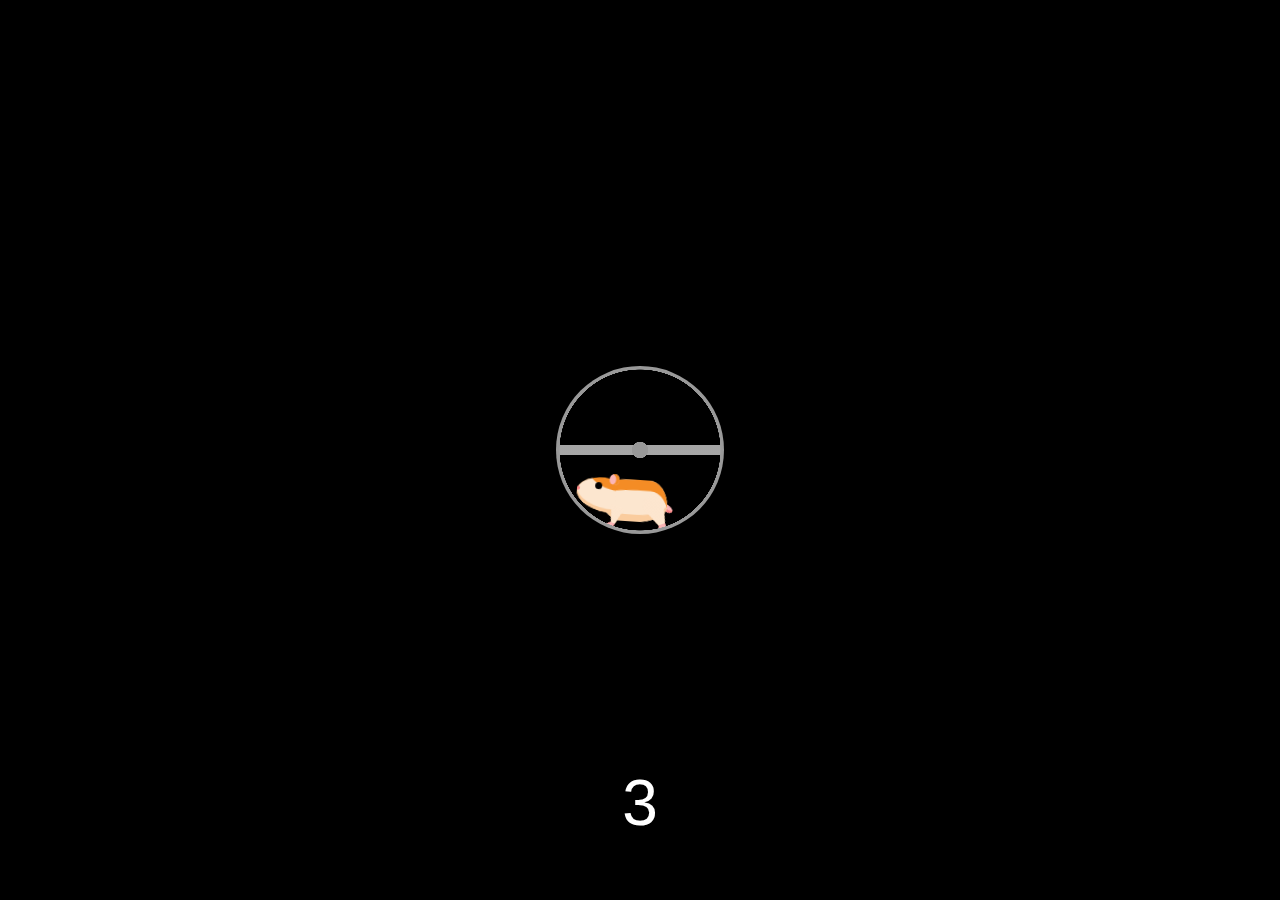
==== home.html @ 4d544bb4 "MishGupta" ====
<!DOCTYPE html>
<html lang="en">
<head>
    <meta charset="UTF-8">
    <meta name="viewport" content="width=device-width, initial-scale=1.0">
    <title>Document</title>
    <link rel="stylesheet" href="style.css">
</head>
<body>
    <div class="container"></div>
<div aria-label="Orange and tan hamster running in a metal wheel" role="img" class="wheel-and-hamster">
	<div class="wheel"></div>
	<div class="hamster">
		<div class="hamster__body">
			<div class="hamster__head">
				<div class="hamster__ear"></div>
				<div class="hamster__eye"></div>
				<div class="hamster__nose"></div>
			</div>
			<div class="hamster__limb hamster__limb--fr"></div>
			<div class="hamster__limb hamster__limb--fl"></div>
			<div class="hamster__limb hamster__limb--br"></div>
			<div class="hamster__limb hamster__limb--bl"></div>
			<div class="hamster__tail"></div>
		</div>
		
	</div>
	<div class="spoke"></div>
    <script src="js.js"></script>
	<script src="about.html"></script>
</div>
<div id="countdown-timer">3</div>
</body>
</html>
---- style.css ----
/* Container Styles */
/* Background container styles */

.container {
    width: 100%;
    height: 100vh; /* Ensure full viewport height */
    background-color: black; /* Dark gray background color */
    position: relative; /* Ensure it does not interfere with stacking context */
    z-index: 1; /* Lower z-index */
    margin: 0;
    padding: 0; /* Remove padding if present */
    box-sizing: border-box;
}
body, html {
  margin: 0;
  padding: 0;
  box-sizing: border-box;
}

/* Wheel and hamster styles */
.wheel-and-hamster {
    --dur: 1s;
    position: absolute; /* Position relative to the nearest positioned ancestor */
    top: 50%; /* Center vertically, adjust as needed */
    left: 50%; /* Center horizontally, adjust as needed */
    transform: translate(-50%, -50%); /* Center the element */
    width: 12em;
    height: 12em;
    font-size: 14px;
    z-index: 2; /* Higher z-index to appear above the background */
}

/* Existing hamster and wheel styles */
/* ... (rest of your existing styles) ... */

  
  .wheel,
  .hamster,
  .hamster div,
  .spoke {
    position: absolute;
  }
  
  .wheel,
  .spoke {
    border-radius: 50%;
    top: 0;
    left: 0;
    width: 100%;
    height: 100%;
  }
  
  .wheel {
    background: radial-gradient(100% 100% at center,hsla(0,0%,60%,0) 47.8%,hsl(0,0%,60%) 48%);
    z-index: 2;
  }
  
  .hamster {
    animation: hamster var(--dur) ease-in-out infinite;
    top: 50%;
    left: calc(50% - 3.5em);
    width: 7em;
    height: 3.75em;
    transform: rotate(4deg) translate(-0.8em,1.85em);
    transform-origin: 50% 0;
    z-index: 1;
  }
  
  .hamster__head {
    animation: hamsterHead var(--dur) ease-in-out infinite;
    background: hsl(30,90%,55%);
    border-radius: 70% 30% 0 100% / 40% 25% 25% 60%;
    box-shadow: 0 -0.25em 0 hsl(30,90%,80%) inset,
          0.75em -1.55em 0 hsl(30,90%,90%) inset;
    top: 0;
    left: -2em;
    width: 2.75em;
    height: 2.5em;
    transform-origin: 100% 50%;
  }
  
  .hamster__ear {
    animation: hamsterEar var(--dur) ease-in-out infinite;
    background: hsl(0,90%,85%);
    border-radius: 50%;
    box-shadow: -0.25em 0 hsl(30,90%,55%) inset;
    top: -0.25em;
    right: -0.25em;
    width: 0.75em;
    height: 0.75em;
    transform-origin: 50% 75%;
  }
  
  .hamster__eye {
    animation: hamsterEye var(--dur) linear infinite;
    background-color: hsl(0,0%,0%);
    border-radius: 50%;
    top: 0.375em;
    left: 1.25em;
    width: 0.5em;
    height: 0.5em;
  }
  
  .hamster__nose {
    background: hsl(0,90%,75%);
    border-radius: 35% 65% 85% 15% / 70% 50% 50% 30%;
    top: 0.75em;
    left: 0;
    width: 0.2em;
    height: 0.25em;
  }
  
  .hamster__body {
    animation: hamsterBody var(--dur) ease-in-out infinite;
    background: hsl(30,90%,90%);
    border-radius: 50% 30% 50% 30% / 15% 60% 40% 40%;
    box-shadow: 0.1em 0.75em 0 hsl(30,90%,55%) inset,
          0.15em -0.5em 0 hsl(30,90%,80%) inset;
    top: 0.25em;
    left: 2em;
    width: 4.5em;
    height: 3em;
    transform-origin: 17% 50%;
    transform-style: preserve-3d;
  }
  
  .hamster__limb--fr,
  .hamster__limb--fl {
    clip-path: polygon(0 0,100% 0,70% 80%,60% 100%,0% 100%,40% 80%);
    top: 2em;
    left: 0.5em;
    width: 1em;
    height: 1.5em;
    transform-origin: 50% 0;
  }
  
  .hamster__limb--fr {
    animation: hamsterFRLimb var(--dur) linear infinite;
    background: linear-gradient(hsl(30,90%,80%) 80%,hsl(0,90%,75%) 80%);
    transform: rotate(15deg) translateZ(-1px);
  }
  
  .hamster__limb--fl {
    animation: hamsterFLLimb var(--dur) linear infinite;
    background: linear-gradient(hsl(30,90%,90%) 80%,hsl(0,90%,85%) 80%);
    transform: rotate(15deg);
  }
  
  .hamster__limb--br,
  .hamster__limb--bl {
    border-radius: 0.75em 0.75em 0 0;
    clip-path: polygon(0 0,100% 0,100% 30%,70% 90%,70% 100%,30% 100%,40% 90%,0% 30%);
    top: 1em;
    left: 2.8em;
    width: 1.5em;
    height: 2.5em;
    transform-origin: 50% 30%;
  }
  
  .hamster__limb--br {
    animation: hamsterBRLimb var(--dur) linear infinite;
    background: linear-gradient(hsl(30,90%,80%) 90%,hsl(0,90%,75%) 90%);
    transform: rotate(-25deg) translateZ(-1px);
  }
  
  .hamster__limb--bl {
    animation: hamsterBLLimb var(--dur) linear infinite;
    background: linear-gradient(hsl(30,90%,90%) 90%,hsl(0,90%,85%) 90%);
    transform: rotate(-25deg);
  }
  
  .hamster__tail {
    animation: hamsterTail var(--dur) linear infinite;
    background: hsl(0,90%,85%);
    border-radius: 0.25em 50% 50% 0.25em;
    box-shadow: 0 -0.2em 0 hsl(0,90%,75%) inset;
    top: 1.5em;
    right: -0.5em;
    width: 1em;
    height: 0.5em;
    transform: rotate(30deg) translateZ(-1px);
    transform-origin: 0.25em 0.25em;
  }
  
  .spoke {
    animation: spoke var(--dur) linear infinite;
    background: radial-gradient(100% 100% at center,hsl(0,0%,60%) 4.8%,hsla(0,0%,60%,0) 5%),
          linear-gradient(hsla(0,0%,55%,0) 46.9%,hsl(0,0%,65%) 47% 52.9%,hsla(0,0%,65%,0) 53%) 50% 50% / 99% 99% no-repeat;
  }
  
  /* Animations */
  @keyframes hamster {
    from, to {
      transform: rotate(4deg) translate(-0.8em,1.85em);
    }
  
    50% {
      transform: rotate(0) translate(-0.8em,1.85em);
    }
  }
  
  @keyframes hamsterHead {
    from, 25%, 50%, 75%, to {
      transform: rotate(0);
    }
  
    12.5%, 37.5%, 62.5%, 87.5% {
      transform: rotate(8deg);
    }
  }
  
  @keyframes hamsterEye {
    from, 90%, to {
      transform: scaleY(1);
    }
  
    95% {
      transform: scaleY(0);
    }
  }
  
  @keyframes hamsterEar {
    from, 25%, 50%, 75%, to {
      transform: rotate(0);
    }
  
    12.5%, 37.5%, 62.5%, 87.5% {
      transform: rotate(12deg);
    }
  }
  
  @keyframes hamsterBody {
    from, 25%, 50%, 75%, to {
      transform: rotate(0);
    }
  
    12.5%, 37.5%, 62.5%, 87.5% {
      transform: rotate(-2deg);
    }
  }
  
  @keyframes hamsterFRLimb {
    from, 25%, 50%, 75%, to {
      transform: rotate(50deg) translateZ(-1px);
    }
  
    12.5%, 37.5%, 62.5%, 87.5% {
      transform: rotate(-30deg) translateZ(-1px);
    }
  }
  
  @keyframes hamsterFLLimb {
    from, 25%, 50%, 75%, to {
      transform: rotate(-30deg);
    }
  
    12.5%, 37.5%, 62.5%, 87.5% {
      transform: rotate(50deg);
    }
  }
  
  @keyframes hamsterBRLimb {
    from, 25%, 50%, 75%, to {
      transform: rotate(-60deg) translateZ(-1px);
    }
  
    12.5%, 37.5%, 62.5%, 87.5% {
      transform: rotate(20deg) translateZ(-1px);
    }
  }
  
  @keyframes hamsterBLLimb {
    from, 25%, 50%, 75%, to {
      transform: rotate(20deg);
    }
  
    12.5%, 37.5%, 62.5%, 87.5% {
      transform: rotate(-60deg);
    }
  }
  
  @keyframes hamsterTail {
    from, 25%, 50%, 75%, to {
      transform: rotate(30deg) translateZ(-1px);
    }
  
    12.5%, 37.5%, 62.5%, 87.5% {
      transform: rotate(10deg) translateZ(-1px);
    }
  }
  
  @keyframes spoke {
    from {
      transform: rotate(0);
    }
  
    to {
      transform: rotate(-1turn);
    }
  }
  .image-carousel {
    flex: 1; /* Take up one part of the available space */
    position: relative;
    display: flex;
    justify-content: center;
    align-items: center;
    height: 100%; /* Full height */
    overflow: hidden;
    z-index: 1;
  }
  
  .image-carousel img {
    position: absolute;
    top: 320px;
    left: 100px;
    width: 60%;
    height: 30%;
    opacity: 0;
    transition: opacity 1s ease-in-out;
    align-content: center;
    display: inline-block; 
    box-shadow: 10px 15px 15px gray;
    position: absolute;
   
  }
  .alfa-slab-one-regular {
    font-family: "Alfa Slab One", serif;
    font-weight: 400;
    font-style: normal;
  }
  
  .mish{
    font-family:"Alfa Slab One", serif;
    font-weight: 800;
    font-style: bold;
    font-size:50px;
    margin-right:20px;
    color:white;
    margin-left:80px;
    margin-top: 300px;
  }
  .image-carousel img.active {
    opacity: 1; /* Show the active image */
} 
  .content-container {
    display: flex; /* Flexbox layout */
    align-items: center; /* Center items vertically */
    justify-content: center; /* Center items horizontally */
    width: 100%;
    height: 250vh; /* Full viewport height */
    background-color: black;
  }
  .me{
    flex: 1; /* Take up one part of the available space */
    display: flex;
    align-items: center; /* Center text vertically */
    justify-content: center;
    z-index: 2; 
  }
  #countdown-timer {
    position: absolute;
    bottom: 60px; /* Adjust as needed */
    left: 50%;
    transform: translateX(-50%);
    font-size: 4em;
    color: white;
    font-family:"Pacifico" , sans-serif;
    z-index: 3;
}
ul {
  list-style: none;
} 
ul {
  list-style: none;
}

.example-2 {
  position: absolute; /* Make it positioned relative to its nearest positioned ancestor */
  top: 20px; /* Adjust the top offset as needed */
  right: 20px; /* Adjust the right offset as needed */
  display: flex;
  justify-content: center;
  align-items: center;
  z-index: 3; /
  
}
.example-2 .icon-content {
  margin: 0 10px;
  position: relative;
}
.example-2 .icon-content .tooltip {
  position: absolute;
  top: 20px;
  left: 50%;
  transform: translateX(-50%);
  color: #fff;
  padding: 6px 10px;
  border-radius: 5px;
  opacity: 0;
  visibility: hidden;
  font-size: 14px;
  transition: all 0.3s ease;
}
.example-2 .icon-content:hover .tooltip {
  opacity: 1;
  visibility: visible;
  top: -40px;
}
.example-2 .icon-content a {
  position: relative;
  overflow: hidden;
  display: flex;
  justify-content: center;
  align-items: center;
  width: 50px;
  height: 50px;
  border-radius: 50%;
  color: #4d4d4d;
  background-color: #fff;
  transition: all 0.3s ease-in-out;
}
.example-2 .icon-content a:hover {
  box-shadow: 3px 2px 45px 0px rgb(0 0 0 / 12%);
}
.example-2 .icon-content a svg {
  position: relative;
  z-index: 1;
  width: 30px;
  height: 30px;
}
.example-2 .icon-content a:hover {
  color: white;
}
.example-2 .icon-content a .filled {
  position: absolute;
  top: auto;
  bottom: 0;
  left: 0;
  width: 100%;
  height: 0;
  background-color: #000;
  transition: all 0.3s ease-in-out;
}
.example-2 .icon-content a:hover .filled {
  height: 100%;
}

.example-2 .icon-content a[data-social="linkedin"] .filled,
.example-2 .icon-content a[data-social="linkedin"] ~ .tooltip {
  background-color: #0274b3;
}

.example-2 .icon-content a[data-social="github"] .filled,
.example-2 .icon-content a[data-social="github"] ~ .tooltip {
  background-color: #24262a;
}
.example-2 .icon-content a[data-social="instagram"] .filled,
.example-2 .icon-content a[data-social="instagram"] ~ .tooltip {
  background: linear-gradient(
    45deg,
    #405de6,
    #5b51db,
    #b33ab4,
    #c135b4,
    #e1306c,
    #fd1f1f
  );
}
.example-2 .icon-content a[data-social="youtube"] .filled,
.example-2 .icon-content a[data-social="youtube"] ~ .tooltip {
  background-color: #ff0000;
}
.button-container {
  display: flex;
  gap: 20px; /* Space between buttons */
  position: absolute;
  top: 40px;
  left: 20px; /* Adjust to position the container */
}

.Documents-btn, .Documents {
  display: flex;
  align-items: center;
  justify-content: flex-start;
  width: fit-content;
  height: 45px;
  border: none;
  padding: 0px 15px;
  border-radius: 5px;
  background-color: white;
  gap: 10px;
  cursor: pointer;
  transition: all 0.3s;
}

.folderContainer {
  width: 40px;
  height: fit-content;
  display: flex;
  flex-direction: column;
  align-items: center;
  justify-content: flex-end;
  position: relative;
}

.fileBack {
  z-index: 1;
  width: 80%;
  height: auto;
}

.filePage {
  width: 50%;
  height: auto;
  position: absolute;
  z-index: 2;
  transition: all 0.3s ease-out;
}

.fileFront {
  width: 85%;
  height: auto;
  position: absolute;
  z-index: 3;
  opacity: 0.95;
  transform-origin: bottom;
  transition: all 0.3s ease-out;
}

.text {
  color: #4d4d4d;
  font-size: 14px;
  font-weight: 600;
  letter-spacing: 0.5px;
  font-family: "Alfa Slab One", serif;
}

/* Hover and active states */
.Documents-btn:hover .filePage, .Documents:hover .filePage {
  transform: translateY(-5px);
}

.Documents-btn:hover, .Documents:hover {
  background-color: black;
}

.Documents-btn:active, .Documents:active {
  transform: scale(0.95);
}

.Documents-btn:hover .fileFront, .Documents:hover .fileFront {
  transform: rotateX(30deg);
}

.download-button {
  position: fixed;
  display: flex;
  justify-content: flex-start;
  border-width: 0;
  color: black;
  font-family:"Alfa Slab One", serif ;
  font-size: 18px;
  font-weight: 500;
  cursor: pointer;
  border-radius: 4px;
  z-index: 9999;
  position: fixed; 
  top: 40px; 
  left: 370px;
  text-decoration: none;
}

.download-button .docs {
  display: flex;
  align-items: center;
  justify-content: space-between;
  gap: 10px;
  min-height: 43px;
  padding: 0 10px;
  border-radius: 4px;
  z-index: 1;
  background-color: white;
  border: solid 1px white;
  transition: all 0.5s cubic-bezier(0.77, 0, 0.175, 1);
}

.download-button:hover {
  box-shadow:
    rgba(0, 0, 0, 0.25) 0px 54px 55px,
    rgba(0, 0, 0, 0.12) 0px -12px 30px,
    rgba(0, 0, 0, 0.12) 0px 4px 6px,
    rgba(0, 0, 0, 0.17) 0px 12px 13px,
    rgba(0, 0, 0, 0.09) 0px -3px 5px;
}

.download {
  position: absolute;
  inset: 0;
  display: flex;
  align-items: center;
  justify-content: center;
  max-width: 90%;
  margin: 0 auto;
  z-index: -1;
  border-radius: 4px;
  transform: translateY(0%);
  background-color: lightgreen;
  border: solid 1px white;
  transition: all 0.5s cubic-bezier(0.77, 0, 0.175, 1);
}

.download-button:hover .download {
  transform: translateY(100%);
}

.download svg polyline,
.download svg line {
  animation: docs 1s infinite;
}

@keyframes docs {
  0% {
    transform: translateY(0%);
  }

  50% {
    transform: translateY(-15%);
  }

  100% {
    transform: translateY(0%);
  }
}
.example-2{
  font-family:"Alfa Slab One", serif ;
 }


.ui-btn {
  --btn-default-bg:white;
  --btn-padding: 5px 15px;
  --btn-hover-bg:white;
  --btn-transition: .3s;
  --btn-letter-spacing: .1rem;
  --btn-animation-duration: 1.2s;
  --btn-shadow-color: rgba(0, 0, 0, 0.137);
  --btn-shadow: 0 2px 10px 0 var(--btn-shadow-color);
  --hover-btn-color: #FAC921;
  --default-btn-color: black;
  --font-size: 16px;
  --font-weight: 600;
  --font-family:"Alfa Slab One", serif;

 
}



.ui-btn {
  box-sizing: border-box;
  padding: 0 20px;
  display: flex;
  align-items: center;
  justify-content: center;
  color: var(--default-btn-color);
  font: var(--font-weight) var(--font-size) var(--font-family);
  background: var(--btn-default-bg);
  border: none;
  cursor: pointer;
  transition: var(--btn-transition);
  overflow: hidden;
  box-shadow: var(--btn-shadow);
  position: fixed;
  top: 0;
  left: 0;
  margin-top: 40px;
  margin-left: 510px;
  z-index: 1000;
  height: 43px;
  line-height: 43px;
}

.ui-btn span {
  letter-spacing: var(--btn-letter-spacing);
  transition: var(--btn-transition);
  box-sizing: border-box;
  position: relative;
  background: inherit;
  
}

.ui-btn span::before {
  box-sizing: border-box;
  position: absolute;
  content: "";
  background: inherit;
}

.ui-btn:hover, .ui-btn:focus {
  background: var(--btn-hover-bg);
}

.ui-btn:hover span, .ui-btn:focus span {
  color: var(--hover-btn-color);
}

.ui-btn:hover span::before, .ui-btn:focus span::before {
  animation: chitchat linear both var(--btn-animation-duration);
}

@keyframes chitchat {
  0% {
    content: "#";
  }

  5% {
    content: ".";
  }

  10% {
    content: "^{";
  }

  15% {
    content: "-!";
  }

  20% {
    content: "#$_";
  }

  25% {
    content: "№:0";
  }

  30% {
    content: "#{+.";
  }

  35% {
    content: "@}-?";
  }

  40% {
    content: "?{4@%";
  }

  45% {
    content: "=.,^!";
  }

  50% {
    content: "?2@%";
  }

  55% {
    content: "\;1}]";
  }

  60% {
    content: "?{%:%";
    right: 0;
  }

  65% {
    content: "|{f[4";
    right: 0;
  }

  70% {
    content: "{4%0%";
    right: 0;
  }

  75% {
    content: "'1_0<";
    right: 0;
  }

  80% {
    content: "{0%";
    right: 0;
  }

  85% {
    content: "]>'";
    right: 0;
  }

  90% {
    content: "4";
    right: 0;
  }

  95% {
    content: "2";
    right: 0;
  }

  100% {
    content: "";
    right: 0;
  }
}
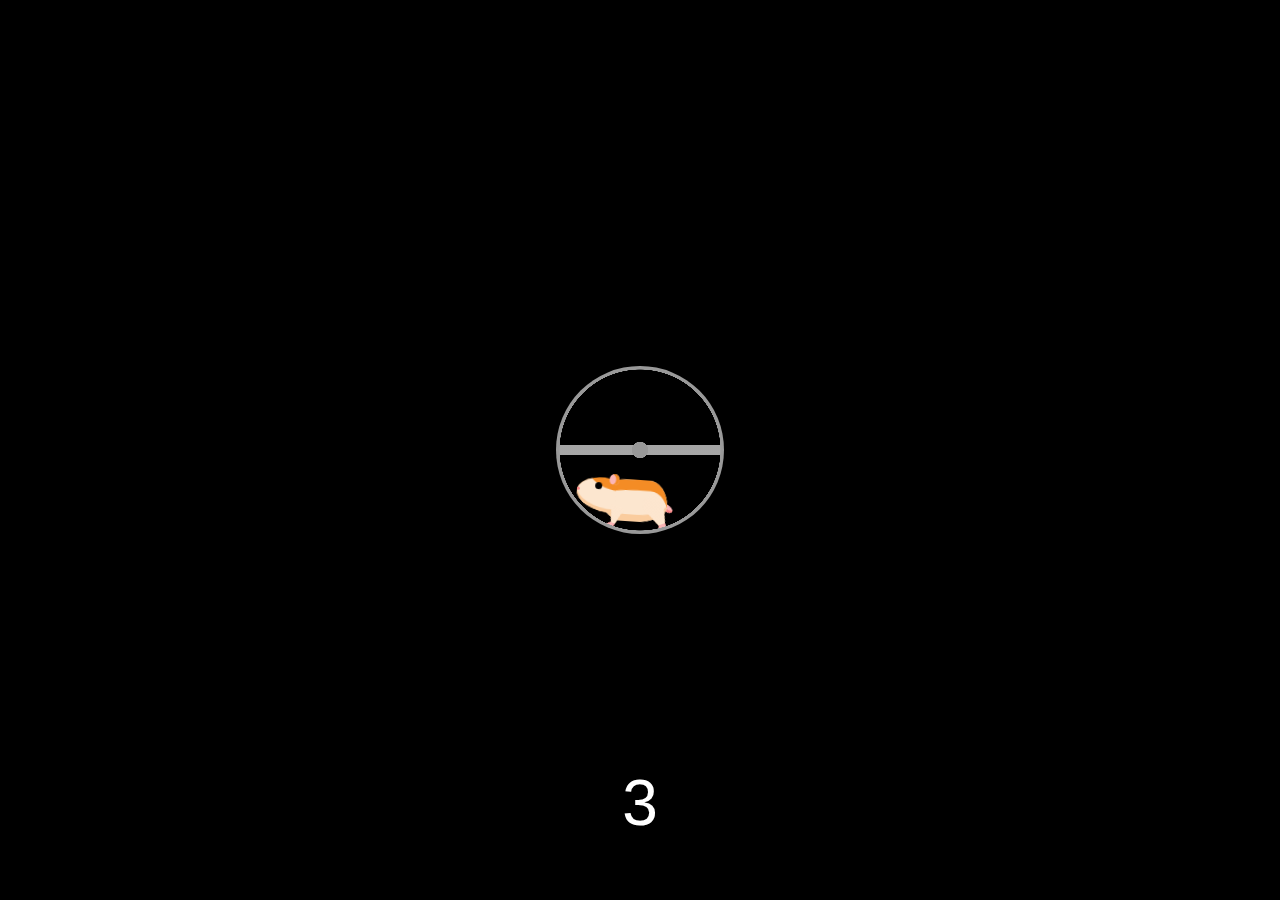
==== commit 9e99f867: "Initial commit for portfolio website" ====
--- a/home.html
+++ b/home.html
@@ -26,7 +26,7 @@
 		
 	</div>
 	<div class="spoke"></div>
-    <script src="js.js"></script>
+    <script src="js.js"></script>	
 	<script src="about.html"></script>
 </div>
 <div id="countdown-timer">3</div>
--- a/style.css
+++ b/style.css
@@ -473,9 +473,10 @@
 .button-container {
   display: flex;
   gap: 20px; /* Space between buttons */
-  position: absolute;
+  position: fixed;
   top: 40px;
-  left: 20px; /* Adjust to position the container */
+  left: 20px;
+  z-index: 1000;
 }
 
 .Documents-btn, .Documents {
@@ -558,14 +559,13 @@
   justify-content: flex-start;
   border-width: 0;
   color: black;
-  font-family:"Alfa Slab One", serif ;
+  font-family: "Alfa Slab One", serif;
   font-size: 18px;
   font-weight: 500;
   cursor: pointer;
   border-radius: 4px;
   z-index: 9999;
-  position: fixed; 
-  top: 40px; 
+  top: 40px;
   left: 370px;
   text-decoration: none;
 }
@@ -637,9 +637,9 @@
 
 
 .ui-btn {
-  --btn-default-bg:white;
+  --btn-default-bg: white;
   --btn-padding: 5px 15px;
-  --btn-hover-bg:white;
+  --btn-hover-bg: white;
   --btn-transition: .3s;
   --btn-letter-spacing: .1rem;
   --btn-animation-duration: 1.2s;
@@ -649,14 +649,8 @@
   --default-btn-color: black;
   --font-size: 16px;
   --font-weight: 600;
-  --font-family:"Alfa Slab One", serif;
-
- 
-}
-
-
-
-.ui-btn {
+  --font-family: "Alfa Slab One", serif;
+
   box-sizing: border-box;
   padding: 0 20px;
   display: flex;
@@ -671,10 +665,8 @@
   overflow: hidden;
   box-shadow: var(--btn-shadow);
   position: fixed;
-  top: 0;
-  left: 0;
-  margin-top: 40px;
-  margin-left: 510px;
+  top: 40px;
+  left: 510px;
   z-index: 1000;
   height: 43px;
   line-height: 43px;
